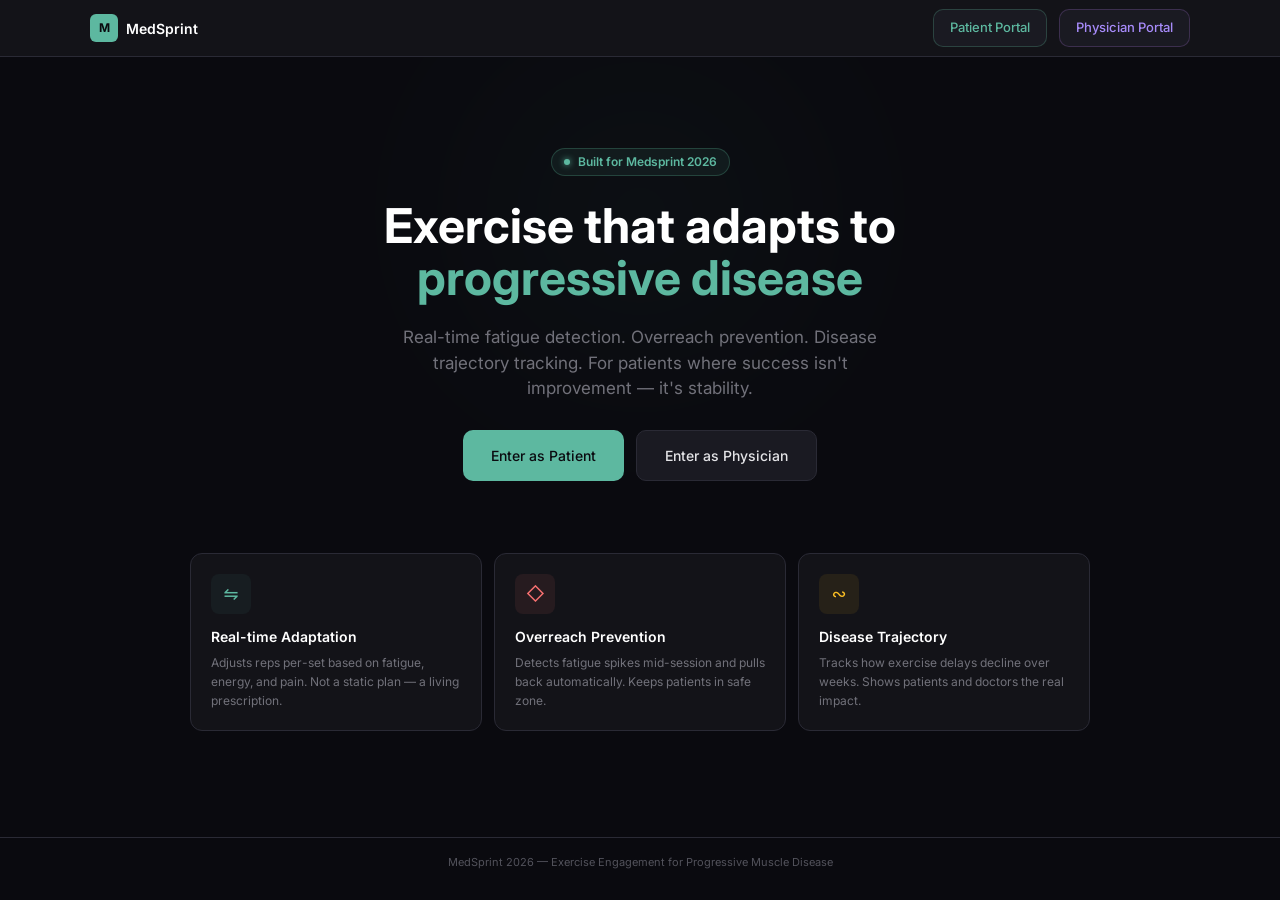
==== index.html @ eff868b5 "MedSprint 2026 Demo — Static HTML/CSS/JS Exercise Engagement System for Progressive Muscle Disease. " ====
<!DOCTYPE html>
<html lang="en">
<head>
  <meta charset="UTF-8">
  <meta name="viewport" content="width=device-width, initial-scale=1.0">
  <title>MedSprint — Exercise Engagement for Progressive Muscle Disease</title>
  <link rel="stylesheet" href="styles.css">
</head>
<body>
  <!-- Nav -->
  <nav class="nav">
    <div class="nav-inner">
      <a href="index.html" class="nav-logo">
        <div class="nav-logo-icon patient">M</div>
        <span class="nav-logo-text">MedSprint</span>
      </a>
      <div class="flex gap-3">
        <a href="dashboard.html" class="btn btn-secondary" style="padding:8px 16px;font-size:13px;border-color:rgba(110,231,183,0.2);color:var(--accent)">Patient Portal</a>
        <a href="physician.html" class="btn btn-secondary" style="padding:8px 16px;font-size:13px;border-color:rgba(192,132,252,0.2);color:var(--physician)">Physician Portal</a>
      </div>
    </div>
  </nav>

  <!-- Hero -->
  <main style="display:flex;flex-direction:column;align-items:center;justify-content:center;min-height:calc(100vh - 120px);padding:0 24px;position:relative">
    <div class="orb"></div>
    <div style="max-width:640px;text-align:center;position:relative;z-index:1" class="fade-in">
      <div class="badge badge-accent mb-6" style="gap:8px">
        <span style="width:6px;height:6px;border-radius:50%;background:var(--accent);box-shadow:0 0 6px var(--accent)"></span>
        Built for Medsprint 2026
      </div>
      <h1 style="font-size:48px;line-height:1.1;margin-bottom:20px">
        Exercise that adapts to<br>
        <span style="color:#5db8a0">progressive disease</span>
      </h1>
      <p style="font-size:17px;color:var(--text-dim);max-width:520px;margin:0 auto 28px">
        Real-time fatigue detection. Overreach prevention. Disease trajectory tracking.
        For patients where success isn't improvement — it's stability.
      </p>
      <div class="flex gap-3" style="justify-content:center">
        <a href="dashboard.html" class="btn btn-primary" style="padding:14px 28px">Enter as Patient</a>
        <a href="physician.html" class="btn btn-secondary" style="padding:14px 28px">Enter as Physician</a>
      </div>
    </div>

    <!-- Feature cards -->
    <div class="grid-3 mt-6" style="max-width:900px;width:100%;position:relative;z-index:1;margin-top:72px">
      <div class="card">
        <div style="width:40px;height:40px;border-radius:8px;display:flex;align-items:center;justify-content:center;background:rgba(93,184,160,0.06);color:var(--accent);font-size:18px;margin-bottom:12px">&#8651;</div>
        <h3 style="font-size:14px;font-weight:600;color:#fff;margin-bottom:6px">Real-time Adaptation</h3>
        <p style="font-size:12px;color:var(--text-dim);line-height:1.6">Adjusts reps per-set based on fatigue, energy, and pain. Not a static plan — a living prescription.</p>
      </div>
      <div class="card">
        <div style="width:40px;height:40px;border-radius:8px;display:flex;align-items:center;justify-content:center;background:rgba(248,113,113,0.08);color:var(--danger);font-size:18px;margin-bottom:12px">&#9671;</div>
        <h3 style="font-size:14px;font-weight:600;color:#fff;margin-bottom:6px">Overreach Prevention</h3>
        <p style="font-size:12px;color:var(--text-dim);line-height:1.6">Detects fatigue spikes mid-session and pulls back automatically. Keeps patients in safe zone.</p>
      </div>
      <div class="card">
        <div style="width:40px;height:40px;border-radius:8px;display:flex;align-items:center;justify-content:center;background:rgba(251,191,36,0.08);color:var(--warning);font-size:18px;margin-bottom:12px">&#8766;</div>
        <h3 style="font-size:14px;font-weight:600;color:#fff;margin-bottom:6px">Disease Trajectory</h3>
        <p style="font-size:12px;color:var(--text-dim);line-height:1.6">Tracks how exercise delays decline over weeks. Shows patients and doctors the real impact.</p>
      </div>
    </div>
  </main>

  <footer style="border-top:1px solid var(--border);padding:16px;text-align:center;font-size:11px;color:var(--text-faint)">
    MedSprint 2026 — Exercise Engagement for Progressive Muscle Disease
  </footer>
</body>
</html>
---- styles.css ----
/* ─── MedSprint Demo — Global Styles ─── */
@import url('https://fonts.googleapis.com/css2?family=Inter:wght@400;500;600;700&display=swap');

*, *::before, *::after { box-sizing: border-box; margin: 0; padding: 0; }

:root {
  --bg: #0a0a0f;
  --surface: #131318;
  --surface-2: #1a1a22;
  --surface-3: #22222d;
  --border: #2a2a35;
  --border-light: #35354a;
  --text: #e4e4e7;
  --text-muted: #a1a1aa;
  --text-dim: #71717a;
  --text-faint: #52525b;
  --accent: #5db8a0;
  --accent-dim: #4a9e89;
  --danger: #f87171;
  --warning: #fbbf24;
  --info: #60a5fa;
  --physician: #a78bfa;
  --physician-dim: #8b72d4;
  --font: 'Inter', system-ui, -apple-system, sans-serif;
}

html { background: var(--bg); }
body {
  background: var(--bg);
  color: var(--text);
  font-family: var(--font);
  -webkit-font-smoothing: antialiased;
  min-height: 100vh;
  line-height: 1.5;
}
a { color: inherit; text-decoration: none; }
button { cursor: pointer; font-family: inherit; border: none; }
input, select, textarea { font-family: inherit; }

/* ─── Scrollbar ─── */
::-webkit-scrollbar { width: 5px; }
::-webkit-scrollbar-track { background: transparent; }
::-webkit-scrollbar-thumb { background: var(--border); border-radius: 3px; }

/* ─── Nav ─── */
.nav {
  position: sticky; top: 0; z-index: 50;
  background: var(--surface);
  border-bottom: 1px solid var(--border);
  padding: 0 24px;
}
.nav-inner {
  max-width: 1100px;
  margin: 0 auto;
  display: flex;
  align-items: center;
  justify-content: space-between;
  height: 56px;
}
.nav-logo {
  display: flex; align-items: center; gap: 8px;
}
.nav-logo-icon {
  width: 28px; height: 28px; border-radius: 6px;
  display: flex; align-items: center; justify-content: center;
  font-weight: 700; font-size: 12px;
}
.nav-logo-icon.patient { background: #5db8a0; color: #0a0a0f; }
.nav-logo-icon.physician { background: #a78bfa; color: #0a0a0f; }
.nav-logo-text { font-weight: 600; font-size: 14px; color: #fff; }
.nav-badge {
  font-size: 11px; padding: 2px 8px; border-radius: 99px; font-weight: 500;
  background: rgba(192,132,252,0.1); color: var(--physician);
}
.nav-links { display: flex; gap: 2px; }
.nav-link {
  padding: 6px 12px; border-radius: 6px; font-size: 13px;
  color: var(--text-dim); transition: all 0.15s;
}
.nav-link:hover { color: var(--text-muted); }
.nav-link.active { font-weight: 500; }
.nav-link.active.patient { background: rgba(93,184,160,0.08); color: var(--accent); }
.nav-link.active.physician { background: rgba(192,132,252,0.1); color: var(--physician); }
.nav-avatar {
  width: 28px; height: 28px; border-radius: 50%;
  display: flex; align-items: center; justify-content: center;
  font-size: 11px; font-weight: 600;
}
.nav-avatar.patient { background: rgba(93,184,160,0.08); color: var(--accent); }
.nav-avatar.physician { background: rgba(192,132,252,0.1); color: var(--physician); }

/* ─── Layout ─── */
.page { max-width: 640px; margin: 0 auto; padding: 32px 16px; }
.page.wide { max-width: 1100px; }

/* ─── Cards ─── */
.card {
  background: var(--surface);
  border: 1px solid var(--border);
  border-radius: 12px;
  padding: 20px;
  margin-bottom: 16px;
}
.card-glow {
  border-color: rgba(110,231,183,0.15);
  box-shadow: 0 0 20px rgba(93,184,160,0.06), 0 0 60px rgba(110,231,183,0.03);
}
.card-accent {
  background: rgba(110,231,183,0.05);
  border-color: rgba(110,231,183,0.15);
}
.card-physician {
  background: rgba(192,132,252,0.05);
  border-color: rgba(192,132,252,0.15);
}
.card-warning {
  background: rgba(251,191,36,0.06);
  border-color: rgba(251,191,36,0.2);
}
.card-danger {
  background: rgba(248,113,113,0.06);
  border-color: rgba(248,113,113,0.15);
}

/* ─── Typography ─── */
h1 { font-size: 24px; font-weight: 700; color: #fff; }
h2 { font-size: 14px; font-weight: 600; color: #fff; margin-bottom: 12px; }
.subtitle { font-size: 13px; color: var(--text-dim); margin-top: 4px; }
.label {
  font-size: 11px; text-transform: uppercase; letter-spacing: 0.05em;
  font-weight: 500; color: var(--text-dim);
}
.big-number { font-size: 48px; font-weight: 700; }
.huge-number { font-size: 72px; font-weight: 700; }

/* ─── Badges ─── */
.badge {
  display: inline-flex; align-items: center; gap: 6px;
  padding: 4px 12px; border-radius: 99px;
  font-size: 12px; font-weight: 600;
}
.badge-accent { background: rgba(93,184,160,0.08); color: var(--accent); border: 1px solid rgba(110,231,183,0.2); }
.badge-info { background: rgba(96,165,250,0.1); color: var(--info); border: 1px solid rgba(96,165,250,0.2); }
.badge-danger { background: rgba(248,113,113,0.1); color: var(--danger); border: 1px solid rgba(248,113,113,0.2); }
.badge-warning { background: rgba(251,191,36,0.1); color: var(--warning); border: 1px solid rgba(251,191,36,0.2); }
.badge-physician { background: rgba(192,132,252,0.1); color: var(--physician); border: 1px solid rgba(192,132,252,0.2); }

/* ─── Buttons ─── */
.btn {
  display: inline-flex; align-items: center; justify-content: center;
  padding: 12px 24px; border-radius: 10px;
  font-size: 14px; font-weight: 500;
  transition: all 0.15s;
}
.btn-primary {
  background: #5db8a0;
  color: #0a0a0f;
}
.btn-primary:hover { opacity: 0.9; }
.btn-secondary {
  background: var(--surface-2);
  color: var(--text);
  border: 1px solid var(--border);
}
.btn-physician {
  background: #a78bfa;
  color: #0a0a0f;
}
.btn-block { width: 100%; }
.btn-disabled {
  background: var(--surface-2); color: var(--text-faint);
  cursor: not-allowed;
}

/* ─── Grid ─── */
.grid-2 { display: grid; grid-template-columns: 1fr 1fr; gap: 12px; }
.grid-3 { display: grid; grid-template-columns: 1fr 1fr 1fr; gap: 12px; }
.grid-4 { display: grid; grid-template-columns: 1fr 1fr 1fr 1fr; gap: 8px; }
.grid-sidebar { display: grid; grid-template-columns: 2fr 1fr; gap: 24px; }

/* ─── Stat ─── */
.stat { text-align: center; padding: 16px; }
.stat-value { font-size: 24px; font-weight: 700; color: #fff; }
.stat-label { font-size: 11px; color: var(--text-faint); margin-top: 2px; }

/* ─── Row ─── */
.row {
  display: flex; align-items: center; justify-content: space-between;
  padding: 8px 0;
}
.row + .row { border-top: 1px solid rgba(42,42,53,0.5); }
.row-label { font-size: 13px; color: var(--text-dim); }
.row-value { font-size: 13px; font-weight: 500; color: #fff; }

/* ─── Dot (fatigue indicator) ─── */
.dot {
  width: 8px; height: 8px; border-radius: 50%; display: inline-block;
}
.dot-sm { width: 6px; height: 6px; }
.dot-green { background: #5db8a0; box-shadow: 0 0 6px rgba(93,184,160,0.3); }
.dot-yellow { background: #fbbf24; box-shadow: 0 0 6px rgba(251,191,36,0.5); }
.dot-orange { background: #f97316; box-shadow: 0 0 6px rgba(249,115,22,0.5); }
.dot-red { background: #f87171; box-shadow: 0 0 6px rgba(248,113,113,0.5); }
.dot-blue { background: #60a5fa; box-shadow: 0 0 6px rgba(96,165,250,0.5); }

/* ─── Progress bar ─── */
.progress-track {
  flex: 1; height: 4px; border-radius: 2px;
  background: var(--border);
  overflow: hidden;
}
.progress-fill {
  height: 100%; border-radius: 2px;
  background: #5db8a0;
  transition: width 0.5s ease;
}

/* ─── Select buttons (for check-in) ─── */
.select-btn {
  padding: 14px; border-radius: 10px;
  background: var(--surface-2);
  border: 1px solid var(--border);
  color: var(--text-dim);
  font-size: 13px; font-weight: 500;
  text-align: center;
  transition: all 0.15s;
  cursor: pointer;
}
.select-btn:hover { border-color: var(--border-light); }
.select-btn.selected {
  background: rgba(93,184,160,0.06);
  border-color: rgba(93,184,160,0.15);
  color: var(--accent);
  box-shadow: 0 0 15px rgba(93,184,160,0.06);
}
.select-btn .icon {
  font-size: 18px; display: block; margin-bottom: 4px; color: inherit;
}

/* ─── Input ─── */
.input {
  width: 100%; padding: 10px 12px; border-radius: 8px;
  background: var(--surface-2);
  border: 1px solid var(--border);
  color: var(--text);
  font-size: 13px;
  outline: none;
}
.input:focus { border-color: var(--border-light); }
.input-big {
  text-align: center; font-size: 28px; font-weight: 700;
  color: var(--accent); padding: 12px;
}
.stepper {
  display: flex; align-items: center; gap: 12px;
}
.stepper-btn {
  width: 48px; height: 48px; border-radius: 10px;
  background: var(--surface-2);
  border: 1px solid var(--border);
  color: var(--text); font-size: 18px; font-weight: 700;
}

/* ─── Range ─── */
input[type="range"] {
  -webkit-appearance: none; width: 100%;
  height: 6px; border-radius: 3px;
  background: var(--border); outline: none;
}
input[type="range"]::-webkit-slider-thumb {
  -webkit-appearance: none;
  width: 20px; height: 20px; border-radius: 50%;
  background: var(--accent); cursor: pointer;
  box-shadow: 0 0 10px rgba(93,184,160,0.15);
}

/* ─── Table ─── */
.table { width: 100%; border-collapse: collapse; font-size: 13px; }
.table th {
  text-align: left; padding: 8px; font-size: 11px;
  font-weight: 500; color: var(--text-faint);
  border-bottom: 1px solid var(--border);
}
.table td {
  padding: 10px 8px;
  border-bottom: 1px solid rgba(42,42,53,0.4);
}
.table td.num { font-weight: 500; color: #fff; }

/* ─── Session list ─── */
.session-item {
  background: var(--surface);
  border: 1px solid var(--border);
  border-radius: 12px;
  margin-bottom: 8px;
  overflow: hidden;
}
.session-header {
  display: flex; align-items: center; justify-content: space-between;
  padding: 16px 20px;
  cursor: pointer; transition: background 0.1s;
  width: 100%; background: transparent; color: inherit;
  text-align: left;
}
.session-header:hover { background: rgba(255,255,255,0.02); }
.session-detail {
  padding: 0 20px 16px;
  border-top: 1px solid var(--border);
  padding-top: 12px;
  display: none;
}
.session-detail.open { display: block; }

/* ─── Chart canvas container ─── */
.chart-container {
  position: relative; width: 100%; height: 240px;
}
.chart-container canvas { width: 100% !important; height: 100% !important; }

/* ─── Utilities ─── */
.flex { display: flex; }
.flex-col { flex-direction: column; }
.items-center { align-items: center; }
.justify-between { justify-content: space-between; }
.gap-2 { gap: 8px; }
.gap-3 { gap: 12px; }
.gap-4 { gap: 16px; }
.gap-6 { gap: 24px; }
.mt-1 { margin-top: 4px; }
.mt-2 { margin-top: 8px; }
.mt-3 { margin-top: 12px; }
.mt-4 { margin-top: 16px; }
.mt-6 { margin-top: 24px; }
.mb-2 { margin-bottom: 8px; }
.mb-3 { margin-bottom: 12px; }
.mb-4 { margin-bottom: 16px; }
.mb-6 { margin-bottom: 24px; }
.mb-8 { margin-bottom: 32px; }
.text-center { text-align: center; }
.text-white { color: #fff; }
.text-accent { color: var(--accent); }
.text-danger { color: var(--danger); }
.text-warning { color: var(--warning); }
.text-physician { color: var(--physician); }
.text-dim { color: var(--text-dim); }
.text-faint { color: var(--text-faint); }
.text-sm { font-size: 13px; }
.text-xs { font-size: 11px; }
.font-bold { font-weight: 700; }
.font-medium { font-weight: 500; }
.w-full { width: 100%; }
.hidden { display: none; }

/* ─── Glow ─── */
.glow-accent { box-shadow: 0 0 12px rgba(93,184,160,0.08); }
.glow-physician { box-shadow: 0 0 12px rgba(167,139,250,0.08); }

/* ─── Gradient orb (hero) ─── */
.orb {
  position: absolute; width: 500px; height: 350px;
  border-radius: 50%; opacity: 0.08; pointer-events: none;
  filter: blur(120px);
  background: radial-gradient(circle, #5db8a0 0%, transparent 70%);
  top: 20%; left: 50%; transform: translate(-50%, -50%);
}

/* ─── Animations ─── */
@keyframes fadeIn { from { opacity: 0; transform: translateY(8px); } to { opacity: 1; transform: translateY(0); } }
.fade-in { animation: fadeIn 0.3s ease forwards; }
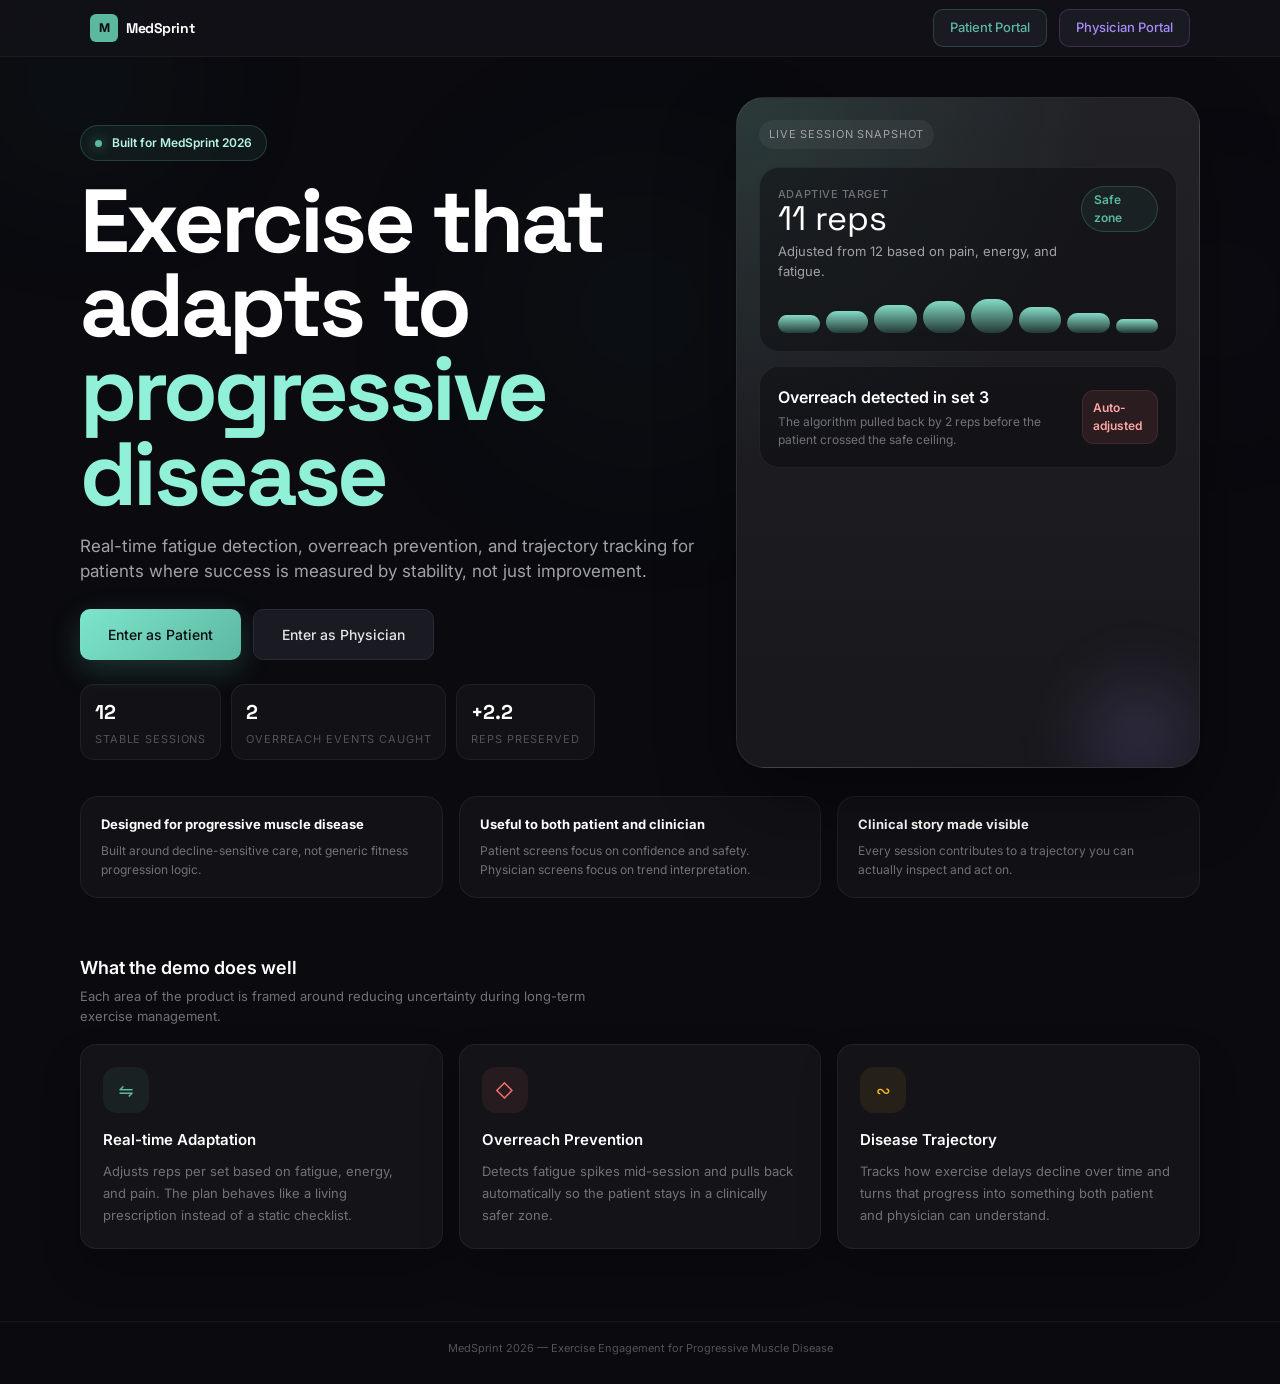
==== commit c668334e: "Changes to style" ====
--- a/index.html
+++ b/index.html
@@ -7,7 +7,6 @@
   <link rel="stylesheet" href="styles.css">
 </head>
 <body>
-  <!-- Nav -->
   <nav class="nav">
     <div class="nav-inner">
       <a href="index.html" class="nav-logo">
@@ -21,49 +20,123 @@
     </div>
   </nav>
 
-  <!-- Hero -->
-  <main style="display:flex;flex-direction:column;align-items:center;justify-content:center;min-height:calc(100vh - 120px);padding:0 24px;position:relative">
+  <main class="landing-main">
     <div class="orb"></div>
-    <div style="max-width:640px;text-align:center;position:relative;z-index:1" class="fade-in">
-      <div class="badge badge-accent mb-6" style="gap:8px">
-        <span style="width:6px;height:6px;border-radius:50%;background:var(--accent);box-shadow:0 0 6px var(--accent)"></span>
-        Built for Medsprint 2026
-      </div>
-      <h1 style="font-size:48px;line-height:1.1;margin-bottom:20px">
-        Exercise that adapts to<br>
-        <span style="color:#5db8a0">progressive disease</span>
-      </h1>
-      <p style="font-size:17px;color:var(--text-dim);max-width:520px;margin:0 auto 28px">
-        Real-time fatigue detection. Overreach prevention. Disease trajectory tracking.
-        For patients where success isn't improvement — it's stability.
-      </p>
-      <div class="flex gap-3" style="justify-content:center">
-        <a href="dashboard.html" class="btn btn-primary" style="padding:14px 28px">Enter as Patient</a>
-        <a href="physician.html" class="btn btn-secondary" style="padding:14px 28px">Enter as Physician</a>
-      </div>
-    </div>
+    <div class="landing-shell fade-in">
+      <section class="landing-hero">
+        <div class="hero-copy">
+          <div class="hero-kicker">
+            <span class="hero-kicker-dot"></span>
+            Built for MedSprint 2026
+          </div>
+          <h1 class="hero-title">
+            Exercise that adapts to
+            <span class="accent-text">progressive disease</span>
+          </h1>
+          <p class="hero-text">
+            Real-time fatigue detection, overreach prevention, and trajectory tracking for patients where success is measured by stability, not just improvement.
+          </p>
+          <div class="hero-actions">
+            <a href="dashboard.html" class="btn btn-primary" style="padding:14px 28px">Enter as Patient</a>
+            <a href="physician.html" class="btn btn-secondary" style="padding:14px 28px">Enter as Physician</a>
+          </div>
+          <div class="hero-meta">
+            <div class="metric-chip">
+              <strong>12</strong>
+              <span>Stable sessions</span>
+            </div>
+            <div class="metric-chip">
+              <strong>2</strong>
+              <span>Overreach events caught</span>
+            </div>
+            <div class="metric-chip">
+              <strong>+2.2</strong>
+              <span>Reps preserved</span>
+            </div>
+          </div>
+        </div>
 
-    <!-- Feature cards -->
-    <div class="grid-3 mt-6" style="max-width:900px;width:100%;position:relative;z-index:1;margin-top:72px">
-      <div class="card">
-        <div style="width:40px;height:40px;border-radius:8px;display:flex;align-items:center;justify-content:center;background:rgba(93,184,160,0.06);color:var(--accent);font-size:18px;margin-bottom:12px">&#8651;</div>
-        <h3 style="font-size:14px;font-weight:600;color:#fff;margin-bottom:6px">Real-time Adaptation</h3>
-        <p style="font-size:12px;color:var(--text-dim);line-height:1.6">Adjusts reps per-set based on fatigue, energy, and pain. Not a static plan — a living prescription.</p>
-      </div>
-      <div class="card">
-        <div style="width:40px;height:40px;border-radius:8px;display:flex;align-items:center;justify-content:center;background:rgba(248,113,113,0.08);color:var(--danger);font-size:18px;margin-bottom:12px">&#9671;</div>
-        <h3 style="font-size:14px;font-weight:600;color:#fff;margin-bottom:6px">Overreach Prevention</h3>
-        <p style="font-size:12px;color:var(--text-dim);line-height:1.6">Detects fatigue spikes mid-session and pulls back automatically. Keeps patients in safe zone.</p>
-      </div>
-      <div class="card">
-        <div style="width:40px;height:40px;border-radius:8px;display:flex;align-items:center;justify-content:center;background:rgba(251,191,36,0.08);color:var(--warning);font-size:18px;margin-bottom:12px">&#8766;</div>
-        <h3 style="font-size:14px;font-weight:600;color:#fff;margin-bottom:6px">Disease Trajectory</h3>
-        <p style="font-size:12px;color:var(--text-dim);line-height:1.6">Tracks how exercise delays decline over weeks. Shows patients and doctors the real impact.</p>
-      </div>
+        <div class="hero-panel">
+          <span class="panel-label">Live Session Snapshot</span>
+          <div class="panel-stack">
+            <div class="signal-card">
+              <div class="signal-row">
+                <div>
+                  <p class="label">Adaptive Target</p>
+                  <p class="signal-value">11 reps</p>
+                  <p class="signal-caption">Adjusted from 12 based on pain, energy, and fatigue.</p>
+                </div>
+                <span class="badge badge-accent">Safe zone</span>
+              </div>
+              <div class="signal-bars" aria-hidden="true">
+                <span style="height:18px"></span>
+                <span style="height:22px"></span>
+                <span style="height:28px"></span>
+                <span style="height:32px"></span>
+                <span style="height:34px"></span>
+                <span style="height:26px"></span>
+                <span style="height:20px"></span>
+                <span style="height:14px"></span>
+              </div>
+            </div>
+
+            <div class="signal-card">
+              <div class="signal-alert">
+                <div class="signal-alert-copy">
+                  <p>Overreach detected in set 3</p>
+                  <p>The algorithm pulled back by 2 reps before the patient crossed the safe ceiling.</p>
+                </div>
+                <div class="signal-status">Auto-adjusted</div>
+              </div>
+            </div>
+          </div>
+        </div>
+      </section>
+
+      <section class="landing-band">
+        <div class="band-card">
+          <strong>Designed for progressive muscle disease</strong>
+          <span>Built around decline-sensitive care, not generic fitness progression logic.</span>
+        </div>
+        <div class="band-card">
+          <strong>Useful to both patient and clinician</strong>
+          <span>Patient screens focus on confidence and safety. Physician screens focus on trend interpretation.</span>
+        </div>
+        <div class="band-card">
+          <strong>Clinical story made visible</strong>
+          <span>Every session contributes to a trajectory you can actually inspect and act on.</span>
+        </div>
+      </section>
+
+      <section>
+        <div class="section-head">
+          <div>
+            <h2 style="font-size:18px;margin-bottom:6px">What the demo does well</h2>
+            <p>Each area of the product is framed around reducing uncertainty during long-term exercise management.</p>
+          </div>
+        </div>
+        <div class="feature-grid">
+          <div class="card feature-card">
+            <div class="feature-icon" style="background:rgba(93,184,160,0.08);color:var(--accent)">&#8651;</div>
+            <h3 style="font-size:15px;font-weight:600;color:#fff;margin-bottom:8px">Real-time Adaptation</h3>
+            <p style="font-size:13px;color:var(--text-dim);line-height:1.7">Adjusts reps per set based on fatigue, energy, and pain. The plan behaves like a living prescription instead of a static checklist.</p>
+          </div>
+          <div class="card feature-card">
+            <div class="feature-icon" style="background:rgba(248,113,113,0.08);color:var(--danger)">&#9671;</div>
+            <h3 style="font-size:15px;font-weight:600;color:#fff;margin-bottom:8px">Overreach Prevention</h3>
+            <p style="font-size:13px;color:var(--text-dim);line-height:1.7">Detects fatigue spikes mid-session and pulls back automatically so the patient stays in a clinically safer zone.</p>
+          </div>
+          <div class="card feature-card">
+            <div class="feature-icon" style="background:rgba(251,191,36,0.08);color:var(--warning)">&#8766;</div>
+            <h3 style="font-size:15px;font-weight:600;color:#fff;margin-bottom:8px">Disease Trajectory</h3>
+            <p style="font-size:13px;color:var(--text-dim);line-height:1.7">Tracks how exercise delays decline over time and turns that progress into something both patient and physician can understand.</p>
+          </div>
+        </div>
+      </section>
     </div>
   </main>
 
-  <footer style="border-top:1px solid var(--border);padding:16px;text-align:center;font-size:11px;color:var(--text-faint)">
+  <footer class="landing-footer">
     MedSprint 2026 — Exercise Engagement for Progressive Muscle Disease
   </footer>
 </body>
--- a/styles.css
+++ b/styles.css
@@ -1,5 +1,5 @@
 /* ─── MedSprint Demo — Global Styles ─── */
-@import url('https://fonts.googleapis.com/css2?family=Inter:wght@400;500;600;700&display=swap');
+@import url('https://fonts.googleapis.com/css2?family=Inter:wght@400;500;600;700&family=Space+Grotesk:wght@500;700&display=swap');
 
 *, *::before, *::after { box-sizing: border-box; margin: 0; padding: 0; }
 
@@ -22,6 +22,7 @@
   --physician: #a78bfa;
   --physician-dim: #8b72d4;
   --font: 'Inter', system-ui, -apple-system, sans-serif;
+  --font-display: 'Space Grotesk', 'Inter', system-ui, sans-serif;
 }
 
 html { background: var(--bg); }
@@ -32,6 +33,32 @@
   -webkit-font-smoothing: antialiased;
   min-height: 100vh;
   line-height: 1.5;
+  position: relative;
+  overflow-x: hidden;
+}
+body::before,
+body::after {
+  content: "";
+  position: fixed;
+  inset: auto;
+  pointer-events: none;
+  z-index: 0;
+  filter: blur(90px);
+  opacity: 0.18;
+}
+body::before {
+  top: -80px;
+  left: -80px;
+  width: 320px;
+  height: 320px;
+  background: radial-gradient(circle, rgba(93,184,160,0.45) 0%, rgba(93,184,160,0) 72%);
+}
+body::after {
+  right: -120px;
+  top: 120px;
+  width: 360px;
+  height: 360px;
+  background: radial-gradient(circle, rgba(167,139,250,0.2) 0%, rgba(167,139,250,0) 72%);
 }
 a { color: inherit; text-decoration: none; }
 button { cursor: pointer; font-family: inherit; border: none; }
@@ -45,8 +72,9 @@
 /* ─── Nav ─── */
 .nav {
   position: sticky; top: 0; z-index: 50;
-  background: var(--surface);
-  border-bottom: 1px solid var(--border);
+  background: rgba(19,19,24,0.84);
+  border-bottom: 1px solid rgba(255,255,255,0.05);
+  backdrop-filter: blur(16px);
   padding: 0 24px;
 }
 .nav-inner {
@@ -56,6 +84,7 @@
   align-items: center;
   justify-content: space-between;
   height: 56px;
+  gap: 16px;
 }
 .nav-logo {
   display: flex; align-items: center; gap: 8px;
@@ -67,7 +96,7 @@
 }
 .nav-logo-icon.patient { background: #5db8a0; color: #0a0a0f; }
 .nav-logo-icon.physician { background: #a78bfa; color: #0a0a0f; }
-.nav-logo-text { font-weight: 600; font-size: 14px; color: #fff; }
+.nav-logo-text { font-weight: 700; font-size: 14px; color: #fff; font-family: var(--font-display); letter-spacing: -0.02em; }
 .nav-badge {
   font-size: 11px; padding: 2px 8px; border-radius: 99px; font-weight: 500;
   background: rgba(192,132,252,0.1); color: var(--physician);
@@ -90,16 +119,17 @@
 .nav-avatar.physician { background: rgba(192,132,252,0.1); color: var(--physician); }
 
 /* ─── Layout ─── */
-.page { max-width: 640px; margin: 0 auto; padding: 32px 16px; }
+.page { max-width: 640px; margin: 0 auto; padding: 32px 16px; position: relative; z-index: 1; }
 .page.wide { max-width: 1100px; }
 
 /* ─── Cards ─── */
 .card {
   background: var(--surface);
-  border: 1px solid var(--border);
-  border-radius: 12px;
+  border: 1px solid rgba(255,255,255,0.06);
+  border-radius: 16px;
   padding: 20px;
   margin-bottom: 16px;
+  box-shadow: 0 20px 40px rgba(0,0,0,0.18);
 }
 .card-glow {
   border-color: rgba(110,231,183,0.15);
@@ -123,7 +153,7 @@
 }
 
 /* ─── Typography ─── */
-h1 { font-size: 24px; font-weight: 700; color: #fff; }
+h1 { font-size: 24px; font-weight: 700; color: #fff; font-family: var(--font-display); letter-spacing: -0.04em; }
 h2 { font-size: 14px; font-weight: 600; color: #fff; margin-bottom: 12px; }
 .subtitle { font-size: 13px; color: var(--text-dim); margin-top: 4px; }
 .label {
@@ -150,13 +180,15 @@
   display: inline-flex; align-items: center; justify-content: center;
   padding: 12px 24px; border-radius: 10px;
   font-size: 14px; font-weight: 500;
-  transition: all 0.15s;
+  transition: transform 0.15s ease, opacity 0.15s ease, border-color 0.15s ease, background 0.15s ease;
 }
 .btn-primary {
-  background: #5db8a0;
+  background: linear-gradient(135deg, #7ce5cb 0%, #5db8a0 100%);
   color: #0a0a0f;
-}
-.btn-primary:hover { opacity: 0.9; }
+  box-shadow: 0 10px 30px rgba(93,184,160,0.24);
+}
+.btn:hover { transform: translateY(-1px); }
+.btn-primary:hover { opacity: 0.94; }
 .btn-secondary {
   background: var(--surface-2);
   color: var(--text);
@@ -316,6 +348,623 @@
   position: relative; width: 100%; height: 240px;
 }
 .chart-container canvas { width: 100% !important; height: 100% !important; }
+
+/* ─── Landing ─── */
+.landing-main {
+  min-height: calc(100vh - 57px);
+  padding: 40px 24px 56px;
+  position: relative;
+  z-index: 1;
+}
+.landing-shell {
+  max-width: 1120px;
+  margin: 0 auto;
+}
+.landing-hero {
+  display: grid;
+  grid-template-columns: minmax(0, 1.15fr) minmax(320px, 0.85fr);
+  gap: 28px;
+  align-items: stretch;
+}
+.hero-copy,
+.hero-panel {
+  position: relative;
+}
+.hero-copy {
+  padding: 28px 0 8px;
+}
+.hero-kicker {
+  display: inline-flex;
+  align-items: center;
+  gap: 10px;
+  padding: 8px 14px;
+  border-radius: 999px;
+  border: 1px solid rgba(124,229,203,0.18);
+  background: rgba(93,184,160,0.08);
+  color: #b7f2e4;
+  font-size: 12px;
+  font-weight: 600;
+  margin-bottom: 18px;
+}
+.hero-kicker-dot {
+  width: 7px;
+  height: 7px;
+  border-radius: 50%;
+  background: var(--accent);
+  box-shadow: 0 0 12px rgba(93,184,160,0.7);
+}
+.hero-title {
+  font-size: clamp(3rem, 7vw, 5.6rem);
+  line-height: 0.94;
+  margin-bottom: 18px;
+}
+.hero-title .accent-text {
+  color: #90f0d8;
+}
+.hero-text {
+  max-width: 620px;
+  font-size: 17px;
+  color: var(--text-muted);
+  margin-bottom: 24px;
+}
+.hero-actions {
+  display: flex;
+  flex-wrap: wrap;
+  gap: 12px;
+  margin-bottom: 24px;
+}
+.hero-meta {
+  display: flex;
+  flex-wrap: wrap;
+  gap: 10px;
+}
+.metric-chip {
+  min-width: 126px;
+  padding: 12px 14px;
+  border-radius: 14px;
+  border: 1px solid rgba(255,255,255,0.06);
+  background: rgba(255,255,255,0.03);
+}
+.metric-chip strong {
+  display: block;
+  font-size: 20px;
+  font-family: var(--font-display);
+  color: #fff;
+}
+.metric-chip span {
+  display: block;
+  margin-top: 4px;
+  font-size: 11px;
+  color: var(--text-faint);
+  text-transform: uppercase;
+  letter-spacing: 0.08em;
+}
+.hero-panel {
+  background:
+    linear-gradient(180deg, rgba(255,255,255,0.06), rgba(255,255,255,0.02)),
+    radial-gradient(circle at top left, rgba(93,184,160,0.16), rgba(93,184,160,0) 45%),
+    var(--surface);
+  border: 1px solid rgba(255,255,255,0.08);
+  border-radius: 28px;
+  padding: 22px;
+  box-shadow: 0 30px 80px rgba(0,0,0,0.32);
+  overflow: hidden;
+}
+.hero-panel::after {
+  content: "";
+  position: absolute;
+  inset: auto -30px -60px auto;
+  width: 180px;
+  height: 180px;
+  background: radial-gradient(circle, rgba(167,139,250,0.18), rgba(167,139,250,0) 70%);
+  filter: blur(24px);
+}
+.panel-label {
+  display: inline-flex;
+  align-items: center;
+  gap: 8px;
+  padding: 6px 10px;
+  border-radius: 999px;
+  background: rgba(255,255,255,0.05);
+  color: var(--text-muted);
+  font-size: 11px;
+  text-transform: uppercase;
+  letter-spacing: 0.08em;
+}
+.panel-stack {
+  display: flex;
+  flex-direction: column;
+  gap: 14px;
+  margin-top: 18px;
+}
+.signal-card {
+  padding: 18px;
+  border-radius: 20px;
+  border: 1px solid rgba(255,255,255,0.06);
+  background: rgba(10,10,15,0.46);
+}
+.signal-row {
+  display: flex;
+  justify-content: space-between;
+  align-items: flex-start;
+  gap: 12px;
+}
+.signal-value {
+  font-size: 34px;
+  line-height: 1;
+  font-family: var(--font-display);
+  color: #fff;
+}
+.signal-caption {
+  color: var(--text-muted);
+  font-size: 13px;
+  margin-top: 6px;
+}
+.signal-bars {
+  display: grid;
+  grid-template-columns: repeat(8, 1fr);
+  gap: 6px;
+  align-items: end;
+  margin-top: 18px;
+}
+.signal-bars span {
+  display: block;
+  border-radius: 999px;
+  background: linear-gradient(180deg, rgba(144,240,216,0.9), rgba(93,184,160,0.22));
+}
+.signal-alert {
+  display: flex;
+  justify-content: space-between;
+  gap: 14px;
+  align-items: center;
+}
+.signal-alert-copy p:first-child {
+  color: #fff;
+  font-weight: 600;
+}
+.signal-alert-copy p:last-child {
+  margin-top: 4px;
+  font-size: 12px;
+  color: var(--text-dim);
+}
+.signal-status {
+  padding: 8px 10px;
+  border-radius: 12px;
+  background: rgba(248,113,113,0.1);
+  border: 1px solid rgba(248,113,113,0.14);
+  color: #fca5a5;
+  font-size: 12px;
+  font-weight: 600;
+}
+.landing-band {
+  display: grid;
+  grid-template-columns: repeat(3, minmax(0, 1fr));
+  gap: 16px;
+  margin-top: 28px;
+}
+.band-card {
+  padding: 18px 20px;
+  border-radius: 18px;
+  border: 1px solid rgba(255,255,255,0.06);
+  background: rgba(255,255,255,0.03);
+}
+.band-card strong {
+  display: block;
+  font-size: 13px;
+  color: #fff;
+}
+.band-card span {
+  display: block;
+  margin-top: 6px;
+  color: var(--text-dim);
+  font-size: 12px;
+  line-height: 1.6;
+}
+.section-head {
+  display: flex;
+  justify-content: space-between;
+  align-items: end;
+  gap: 16px;
+  margin: 56px 0 18px;
+}
+.section-head p {
+  max-width: 520px;
+  font-size: 13px;
+  color: var(--text-dim);
+}
+.feature-grid {
+  display: grid;
+  grid-template-columns: repeat(3, minmax(0, 1fr));
+  gap: 16px;
+}
+.feature-card {
+  padding: 22px;
+}
+.feature-icon {
+  width: 46px;
+  height: 46px;
+  border-radius: 14px;
+  display: flex;
+  align-items: center;
+  justify-content: center;
+  font-size: 18px;
+  margin-bottom: 16px;
+}
+.landing-footer {
+  border-top: 1px solid rgba(255,255,255,0.05);
+  padding: 18px 24px 28px;
+  text-align: center;
+  font-size: 11px;
+  color: var(--text-faint);
+  position: relative;
+  z-index: 1;
+}
+
+/* ─── Dashboard ─── */
+.dashboard-hero {
+  display: flex;
+  align-items: center;
+  justify-content: space-between;
+  gap: 16px;
+}
+.streak-ring {
+  width: 76px;
+  height: 76px;
+  border-radius: 50%;
+  border: 2px solid rgba(93,184,160,0.16);
+  background: radial-gradient(circle at 30% 30%, rgba(124,229,203,0.16), rgba(93,184,160,0.04));
+  display: flex;
+  align-items: center;
+  justify-content: center;
+}
+.streak-ring span {
+  color: var(--accent);
+  font-size: 20px;
+  font-weight: 700;
+  font-family: var(--font-display);
+}
+.primary-cta {
+  display: flex;
+  align-items: center;
+  justify-content: space-between;
+  gap: 16px;
+}
+.primary-cta-title {
+  font-weight: 600;
+  font-size: 18px;
+  color: #fff;
+}
+.primary-cta-copy {
+  font-size: 13px;
+  color: var(--accent);
+  margin-top: 3px;
+}
+.primary-cta-arrow {
+  font-size: 26px;
+  color: var(--accent);
+}
+
+/* ─── Patient Session Guide ─── */
+.session-shell {
+  max-width: 760px;
+}
+.phase-stack {
+  display: flex;
+  flex-direction: column;
+  gap: 16px;
+}
+.session-intro {
+  padding: 18px 20px;
+  border-radius: 18px;
+  border: 1px solid rgba(93,184,160,0.1);
+  background: linear-gradient(180deg, rgba(93,184,160,0.08), rgba(93,184,160,0.03));
+}
+.session-intro-title {
+  color: #fff;
+  font-size: 15px;
+  font-weight: 600;
+}
+.session-intro-copy {
+  margin-top: 4px;
+  color: var(--text-muted);
+  font-size: 13px;
+}
+.session-layout {
+  display: grid;
+  grid-template-columns: minmax(0, 1.2fr) minmax(280px, 0.8fr);
+  gap: 18px;
+  align-items: start;
+}
+.session-main {
+  display: flex;
+  flex-direction: column;
+  gap: 16px;
+}
+.session-guide {
+  position: sticky;
+  top: 78px;
+}
+.guide-card {
+  padding: 20px;
+  border-radius: 22px;
+  border: 1px solid rgba(255,255,255,0.07);
+  background:
+    linear-gradient(180deg, rgba(255,255,255,0.05), rgba(255,255,255,0.02)),
+    radial-gradient(circle at top left, rgba(93,184,160,0.14), rgba(93,184,160,0) 44%),
+    var(--surface);
+}
+.guide-topline {
+  display: flex;
+  justify-content: space-between;
+  align-items: center;
+  gap: 10px;
+}
+.guide-title {
+  font-size: 15px;
+  font-weight: 600;
+  color: #fff;
+}
+.guide-subtitle {
+  font-size: 12px;
+  color: var(--text-dim);
+  margin-top: 4px;
+}
+.guide-chip {
+  padding: 6px 10px;
+  border-radius: 999px;
+  border: 1px solid rgba(110,231,183,0.16);
+  background: rgba(93,184,160,0.08);
+  color: #b7f2e4;
+  font-size: 11px;
+  font-weight: 600;
+  white-space: nowrap;
+}
+.guide-stage {
+  margin-top: 18px;
+  height: 220px;
+  border-radius: 20px;
+  position: relative;
+  overflow: hidden;
+  background:
+    linear-gradient(180deg, rgba(15,23,30,0.8), rgba(15,23,30,0.3)),
+    radial-gradient(circle at 50% 10%, rgba(124,229,203,0.14), rgba(124,229,203,0) 55%);
+}
+.guide-stage::before {
+  content: "";
+  position: absolute;
+  left: 12%;
+  right: 12%;
+  bottom: 32px;
+  height: 1px;
+  background: linear-gradient(90deg, transparent, rgba(255,255,255,0.12), transparent);
+}
+.guide-stage::after {
+  content: "";
+  position: absolute;
+  inset: auto auto 10px 50%;
+  width: 180px;
+  height: 36px;
+  transform: translateX(-50%);
+  border-radius: 50%;
+  background: radial-gradient(circle, rgba(93,184,160,0.12), rgba(93,184,160,0) 70%);
+  filter: blur(10px);
+}
+.guide-chair-seat,
+.guide-chair-back {
+  position: absolute;
+  background: rgba(255,255,255,0.16);
+  border-radius: 999px;
+}
+.guide-chair-seat {
+  width: 88px;
+  height: 10px;
+  left: 46%;
+  top: 124px;
+  transform: translateX(-50%);
+}
+.guide-chair-back {
+  width: 10px;
+  height: 78px;
+  left: calc(46% - 34px);
+  top: 56px;
+}
+.guide-chair-leg,
+.guide-chair-foot {
+  position: absolute;
+  width: 8px;
+  background: rgba(255,255,255,0.1);
+  border-radius: 999px;
+}
+.guide-chair-leg {
+  height: 62px;
+  top: 124px;
+}
+.guide-chair-leg.left { left: calc(46% - 26px); }
+.guide-chair-leg.right { left: calc(46% + 20px); }
+.guide-chair-foot {
+  height: 28px;
+  top: 176px;
+}
+.guide-chair-foot.left { left: calc(46% - 26px); transform: rotate(88deg); }
+.guide-chair-foot.right { left: calc(46% + 20px); transform: rotate(88deg); }
+.guide-person {
+  position: absolute;
+  left: 50%;
+  top: 54px;
+  width: 170px;
+  height: 150px;
+  transform: translateX(-50%);
+}
+.guide-head {
+  position: absolute;
+  top: 0;
+  left: 42px;
+  width: 24px;
+  height: 24px;
+  border-radius: 50%;
+  background: linear-gradient(180deg, #f2d3bf, #d9b099);
+  box-shadow: 0 0 0 6px rgba(93,184,160,0.05);
+}
+.guide-torso {
+  position: absolute;
+  top: 24px;
+  left: 45px;
+  width: 18px;
+  height: 58px;
+  border-radius: 12px;
+  background: linear-gradient(180deg, #90f0d8, #5db8a0);
+  transform-origin: top center;
+  animation: guideBreath 2.8s ease-in-out infinite;
+}
+.guide-arm {
+  position: absolute;
+  top: 38px;
+  left: 58px;
+  width: 50px;
+  height: 8px;
+  border-radius: 999px;
+  background: rgba(242,211,191,0.9);
+  transform: rotate(16deg);
+  transform-origin: left center;
+}
+.guide-hip {
+  position: absolute;
+  top: 78px;
+  left: 52px;
+  width: 14px;
+  height: 14px;
+  border-radius: 50%;
+  background: #5db8a0;
+}
+.guide-leg-static,
+.guide-leg-active {
+  position: absolute;
+  top: 84px;
+  left: 58px;
+  width: 56px;
+  height: 12px;
+  border-radius: 999px;
+  transform-origin: left center;
+}
+.guide-leg-static {
+  background: rgba(242,211,191,0.75);
+}
+.guide-leg-active {
+  background: linear-gradient(90deg, #f2d3bf, #ffd6bd);
+  animation: legLift 2.8s ease-in-out infinite;
+}
+.guide-calf-static,
+.guide-calf-active {
+  position: absolute;
+  width: 48px;
+  height: 10px;
+  border-radius: 999px;
+  background: rgba(242,211,191,0.9);
+  transform-origin: left center;
+}
+.guide-calf-static {
+  top: 84px;
+  left: 112px;
+}
+.guide-calf-active {
+  top: 84px;
+  left: 112px;
+  animation: calfLift 2.8s ease-in-out infinite;
+}
+.guide-band {
+  position: absolute;
+  left: 104px;
+  top: 74px;
+  width: 64px;
+  height: 64px;
+  border: 2px dashed rgba(167,139,250,0.8);
+  border-radius: 50%;
+  opacity: 0.7;
+  animation: bandPulse 2.8s ease-in-out infinite;
+}
+.guide-wave {
+  position: absolute;
+  top: 70px;
+  left: 116px;
+  width: 64px;
+  height: 64px;
+  border-radius: 50%;
+  border: 1px solid rgba(124,229,203,0.25);
+  animation: waveEcho 2.8s ease-out infinite;
+}
+.guide-steps {
+  margin-top: 18px;
+  display: grid;
+  gap: 10px;
+}
+.guide-step {
+  display: flex;
+  gap: 10px;
+  align-items: flex-start;
+  padding: 10px 12px;
+  border-radius: 14px;
+  background: rgba(255,255,255,0.03);
+}
+.guide-step-num {
+  width: 22px;
+  height: 22px;
+  border-radius: 50%;
+  background: rgba(93,184,160,0.12);
+  color: var(--accent);
+  display: inline-flex;
+  align-items: center;
+  justify-content: center;
+  font-size: 11px;
+  font-weight: 700;
+  flex: 0 0 auto;
+}
+.guide-step p:first-child {
+  color: #fff;
+  font-size: 12px;
+  font-weight: 600;
+}
+.guide-step p:last-child {
+  color: var(--text-dim);
+  font-size: 12px;
+  margin-top: 2px;
+}
+.set-summary-card {
+  padding: 10px 16px;
+  display: flex;
+  align-items: center;
+  justify-content: space-between;
+  margin-bottom: 8px;
+  background: var(--surface-2);
+}
+
+@keyframes legLift {
+  0%, 100% { transform: rotate(0deg); }
+  40% { transform: rotate(-34deg); }
+  55% { transform: rotate(-34deg); }
+}
+
+@keyframes calfLift {
+  0%, 100% { transform: rotate(0deg); }
+  40% { transform: rotate(-10deg) translateY(-16px); }
+  55% { transform: rotate(-10deg) translateY(-16px); }
+}
+
+@keyframes bandPulse {
+  0%, 100% { transform: scale(0.92); opacity: 0.3; }
+  40%, 55% { transform: scale(1); opacity: 0.9; }
+}
+
+@keyframes waveEcho {
+  0% { transform: scale(0.82); opacity: 0; }
+  30% { opacity: 0.5; }
+  60% { transform: scale(1.14); opacity: 0.15; }
+  100% { transform: scale(1.22); opacity: 0; }
+}
+
+@keyframes guideBreath {
+  0%, 100% { transform: rotate(0deg); }
+  50% { transform: rotate(-2deg); }
+}
 
 /* ─── Utilities ─── */
 .flex { display: flex; }
@@ -367,3 +1016,83 @@
 /* ─── Animations ─── */
 @keyframes fadeIn { from { opacity: 0; transform: translateY(8px); } to { opacity: 1; transform: translateY(0); } }
 .fade-in { animation: fadeIn 0.3s ease forwards; }
+
+/* ─── Responsive ─── */
+@media (max-width: 980px) {
+  .landing-hero,
+  .grid-sidebar,
+  .feature-grid,
+  .landing-band,
+  .session-layout {
+    grid-template-columns: 1fr;
+  }
+
+  .grid-3 {
+    grid-template-columns: 1fr;
+  }
+
+  .nav-inner {
+    height: auto;
+    min-height: 56px;
+    padding: 12px 0;
+    flex-wrap: wrap;
+  }
+
+  .nav-links {
+    order: 3;
+    width: 100%;
+    overflow-x: auto;
+    padding-bottom: 2px;
+  }
+
+  .session-guide {
+    position: static;
+  }
+}
+
+@media (max-width: 720px) {
+  .page,
+  .landing-main {
+    padding-left: 16px;
+    padding-right: 16px;
+  }
+
+  .grid-2,
+  .grid-4 {
+    grid-template-columns: 1fr;
+  }
+
+  .hero-title {
+    font-size: clamp(2.6rem, 14vw, 4rem);
+  }
+
+  .dashboard-hero,
+  .primary-cta,
+  .section-head,
+  .signal-row,
+  .signal-alert {
+    flex-direction: column;
+    align-items: flex-start;
+  }
+
+  .metric-chip,
+  .hero-actions .btn,
+  .hero-panel,
+  .band-card {
+    width: 100%;
+  }
+
+  .streak-ring {
+    width: 68px;
+    height: 68px;
+  }
+
+  .guide-topline {
+    flex-direction: column;
+    align-items: flex-start;
+  }
+
+  .guide-stage {
+    height: 200px;
+  }
+}
